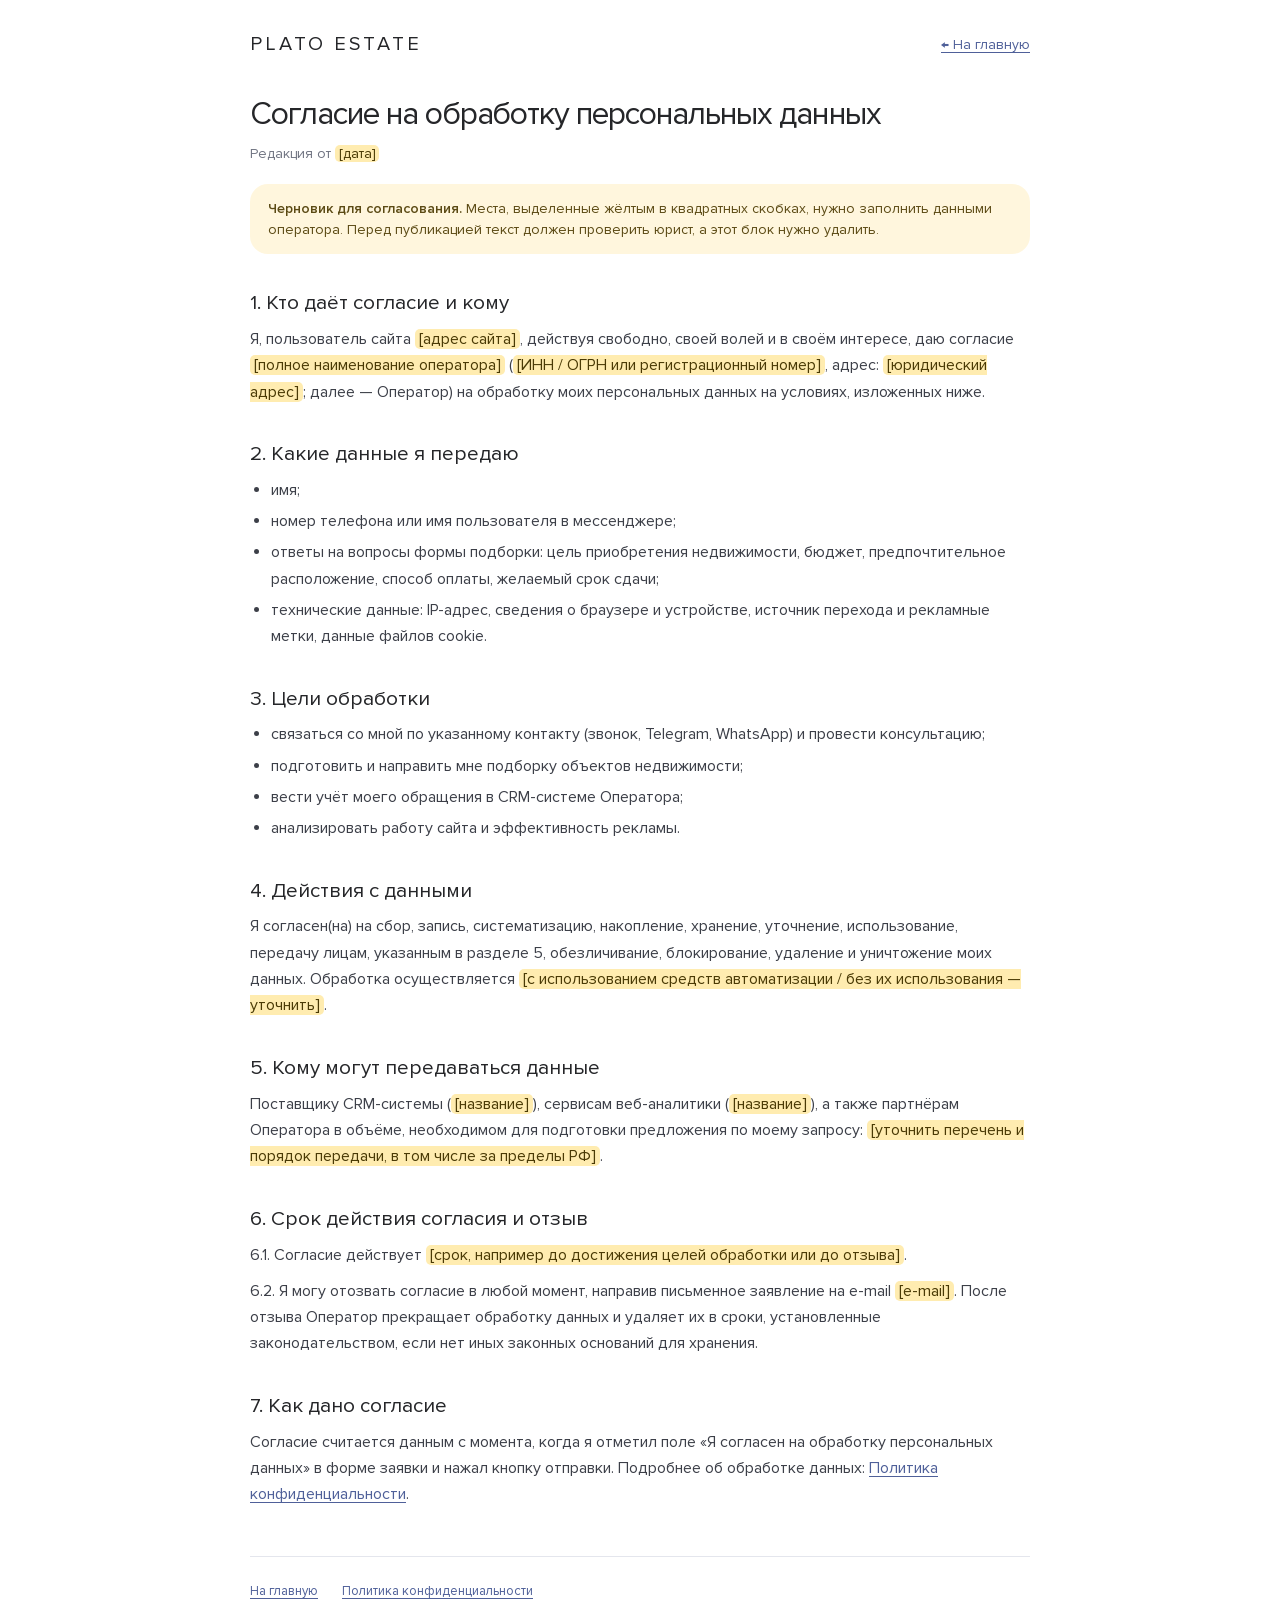
==== consent.html @ c091e8d6 "Add privacy policy and consent templates, consent checkbox, footer links Co-Authored-By: Claude Sonn" ====
<!doctype html>
<html lang="ru">
<head>
<meta charset="utf-8">
<meta name="viewport" content="width=device-width,initial-scale=1">
<title>Согласие на обработку персональных данных | Plato Estate</title>
<meta name="robots" content="noindex">
<style>@font-face{font-family:Proxima;src:url("[data-uri]") format("woff");font-weight:400;font-display:swap}
@font-face{font-family:Proxima;src:url("[data-uri]") format("woff");font-weight:600;font-display:swap}

:root{--ink:#252629;--muted:#707482;--line:#e4e6ed;--accent:#4f6099;--soft:#f3f3f8}
*,*::before,*::after{box-sizing:border-box}
body{margin:0;background:#fff;color:var(--ink);font:400 1rem/1.65 Proxima,Arial,sans-serif;-webkit-font-smoothing:antialiased}
a{color:var(--accent);text-underline-offset:3px}
.wrap{max-width:820px;margin-inline:auto;padding-inline:max(20px,env(safe-area-inset-left,0px))}
.top{display:flex;justify-content:space-between;align-items:center;gap:1rem;padding-block:28px 12px}
.brand{font-size:20px;letter-spacing:3px;text-decoration:none;color:var(--ink);text-transform:uppercase}
.back{font-size:14px}
h1{margin:1.5rem 0 .4rem;font-size:clamp(1.9rem,3vw+.8rem,2.8rem);font-weight:400;line-height:1.1;letter-spacing:-.03em;text-wrap:balance}
h2{margin:2.2rem 0 .6rem;font-size:1.3rem;font-weight:400;line-height:1.3}
p,li{color:#3c3f48}
p{margin:.6rem 0}
ul,ol{padding-left:1.3rem;margin:.6rem 0}
li{margin:.3rem 0}
.meta{color:var(--muted);font-size:14px}
.draft{margin:1.2rem 0 0;padding:14px 18px;border-radius:18px;background:#fff6dd;color:#5b4a14;font-size:14px;line-height:1.5}
mark.ph{background:#ffecb0;color:#4a3a05;padding:0 .25em;border-radius:5px}
footer{margin-top:3rem;border-top:1px solid var(--line);padding-block:1.5rem 2.5rem;font-size:13px;color:var(--muted);display:flex;flex-wrap:wrap;gap:.5rem 1.5rem}
</style>
</head>
<body>
<div class="wrap">
  <div class="top"><a class="brand" href="index.html">Plato Estate</a><a class="back" href="index.html">← На главную</a></div>
  <h1>Согласие на обработку персональных данных</h1>
  <p class="meta">Редакция от <mark class="ph">[дата]</mark></p>
  <p class="draft"><b>Черновик для согласования.</b> Места, выделенные жёлтым в квадратных скобках, нужно заполнить данными оператора. Перед публикацией текст должен проверить юрист, а этот блок нужно удалить.</p>

  <h2>1. Кто даёт согласие и кому</h2>
  <p>Я, пользователь сайта <mark class="ph">[адрес сайта]</mark>, действуя свободно, своей волей и в своём интересе, даю согласие <mark class="ph">[полное наименование оператора]</mark> (<mark class="ph">[ИНН / ОГРН или регистрационный номер]</mark>, адрес: <mark class="ph">[юридический адрес]</mark>; далее — Оператор) на обработку моих персональных данных на условиях, изложенных ниже.</p>

  <h2>2. Какие данные я передаю</h2>
  <ul>
    <li>имя;</li>
    <li>номер телефона или имя пользователя в мессенджере;</li>
    <li>ответы на вопросы формы подборки: цель приобретения недвижимости, бюджет, предпочтительное расположение, способ оплаты, желаемый срок сдачи;</li>
    <li>технические данные: IP-адрес, сведения о браузере и устройстве, источник перехода и рекламные метки, данные файлов cookie.</li>
  </ul>

  <h2>3. Цели обработки</h2>
  <ul>
    <li>связаться со мной по указанному контакту (звонок, Telegram, WhatsApp) и провести консультацию;</li>
    <li>подготовить и направить мне подборку объектов недвижимости;</li>
    <li>вести учёт моего обращения в CRM-системе Оператора;</li>
    <li>анализировать работу сайта и эффективность рекламы.</li>
  </ul>

  <h2>4. Действия с данными</h2>
  <p>Я согласен(на) на сбор, запись, систематизацию, накопление, хранение, уточнение, использование, передачу лицам, указанным в разделе 5, обезличивание, блокирование, удаление и уничтожение моих данных. Обработка осуществляется <mark class="ph">[с использованием средств автоматизации / без их использования — уточнить]</mark>.</p>

  <h2>5. Кому могут передаваться данные</h2>
  <p>Поставщику CRM-системы (<mark class="ph">[название]</mark>), сервисам веб-аналитики (<mark class="ph">[название]</mark>), а также партнёрам Оператора в объёме, необходимом для подготовки предложения по моему запросу: <mark class="ph">[уточнить перечень и порядок передачи, в том числе за пределы РФ]</mark>.</p>

  <h2>6. Срок действия согласия и отзыв</h2>
  <p>6.1. Согласие действует <mark class="ph">[срок, например до достижения целей обработки или до отзыва]</mark>.</p>
  <p>6.2. Я могу отозвать согласие в любой момент, направив письменное заявление на e-mail <mark class="ph">[e-mail]</mark>. После отзыва Оператор прекращает обработку данных и удаляет их в сроки, установленные законодательством, если нет иных законных оснований для хранения.</p>

  <h2>7. Как дано согласие</h2>
  <p>Согласие считается данным с момента, когда я отметил поле «Я согласен на обработку персональных данных» в форме заявки и нажал кнопку отправки. Подробнее об обработке данных: <a href="privacy.html">Политика конфиденциальности</a>.</p>

  <footer><a href="index.html">На главную</a><a href="privacy.html">Политика конфиденциальности</a></footer>
</div>
</body>
</html>
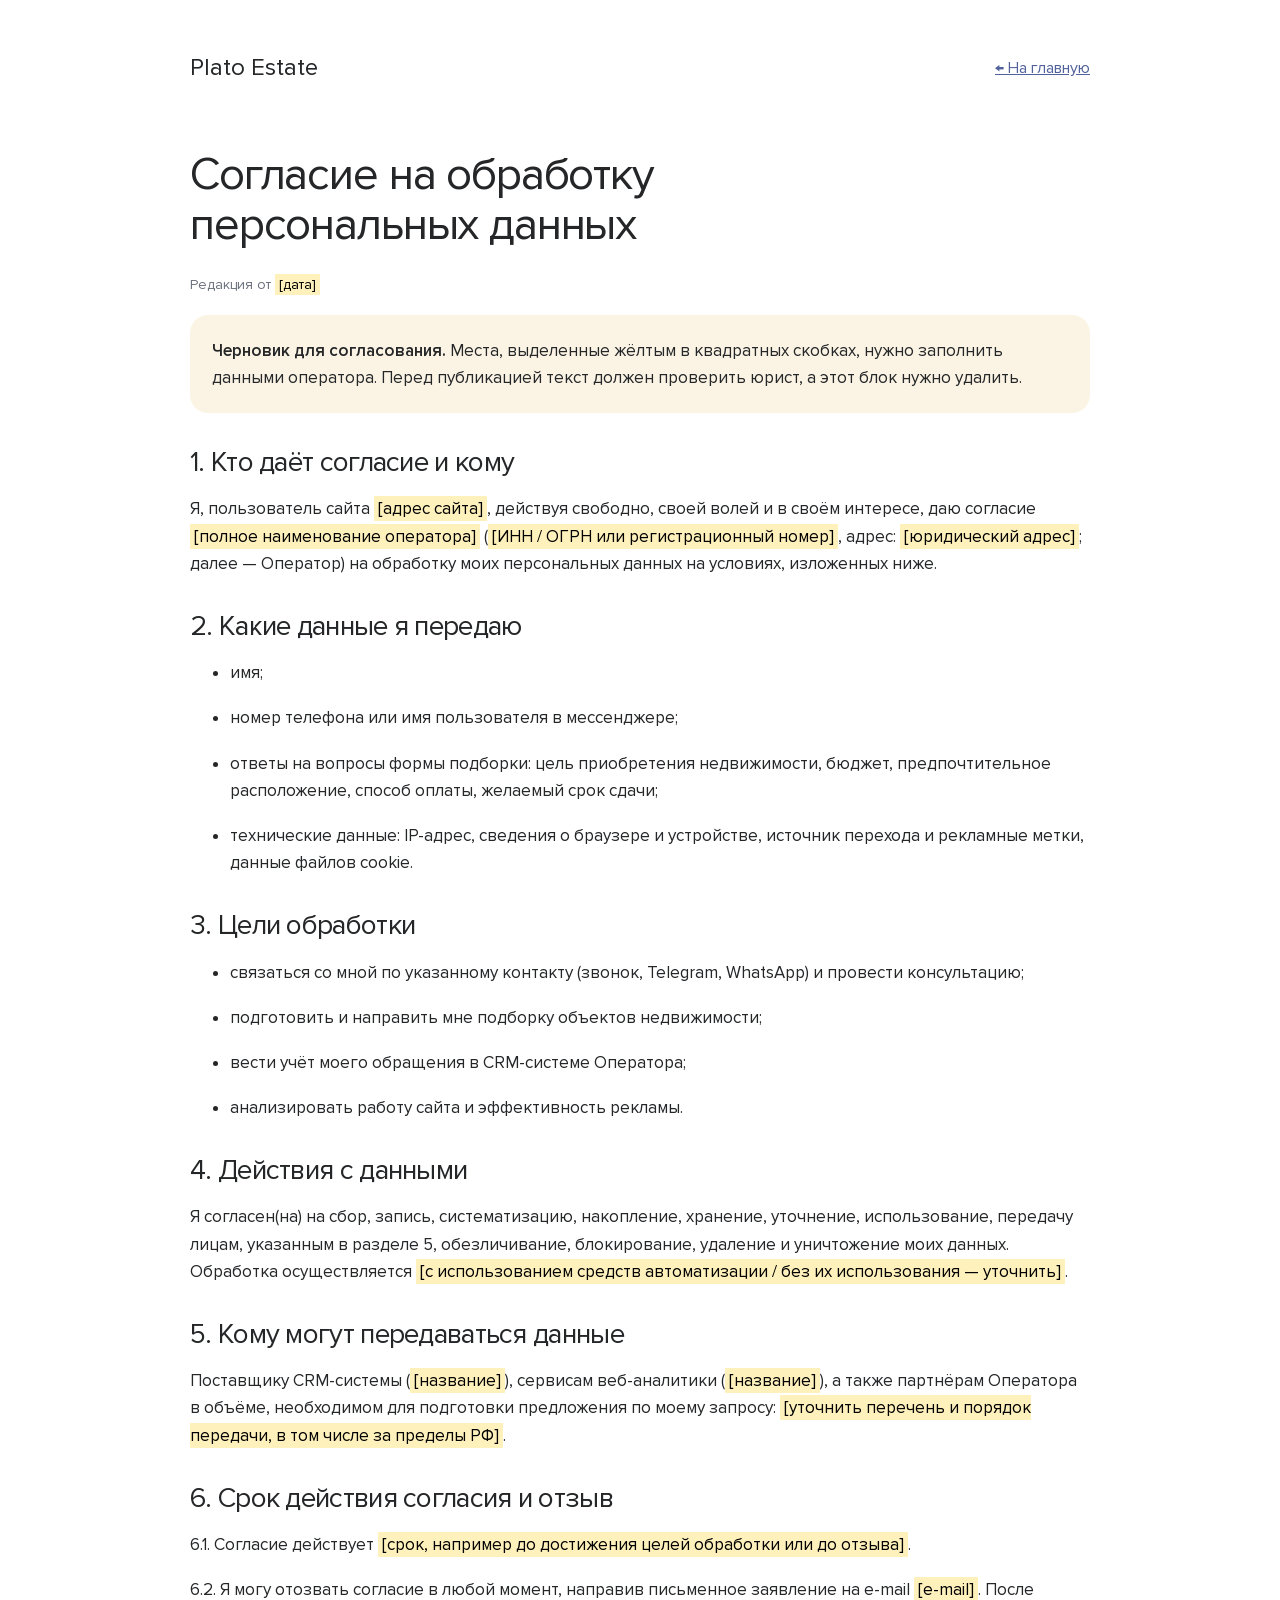
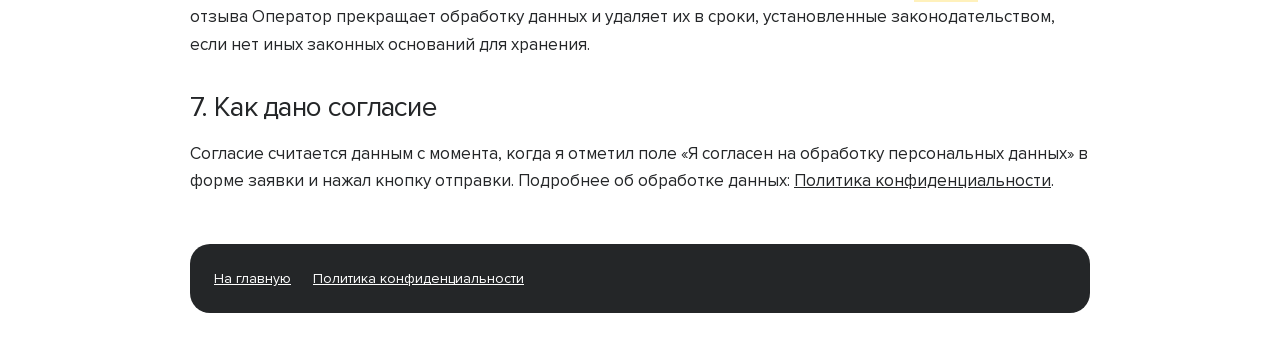
==== commit c746238a: "Replace site with client-revised version (PLATO-final_1), keep amoCRM lead handler Co-Authored-By: C" ====
--- a/consent.html
+++ b/consent.html
@@ -1,73 +1,45 @@
-<!doctype html>
+<!DOCTYPE html>
+
 <html lang="ru">
 <head>
-<meta charset="utf-8">
-<meta name="viewport" content="width=device-width,initial-scale=1">
+<meta charset="utf-8"/>
+<meta content="width=device-width,initial-scale=1" name="viewport"/>
 <title>Согласие на обработку персональных данных | Plato Estate</title>
-<meta name="robots" content="noindex">
-<style>@font-face{font-family:Proxima;src:url("[data-uri]") format("woff");font-weight:400;font-display:swap}
-@font-face{font-family:Proxima;src:url("[data-uri]") format("woff");font-weight:600;font-display:swap}
+<meta content="noindex" name="robots"/>
 
-:root{--ink:#252629;--muted:#707482;--line:#e4e6ed;--accent:#4f6099;--soft:#f3f3f8}
-*,*::before,*::after{box-sizing:border-box}
-body{margin:0;background:#fff;color:var(--ink);font:400 1rem/1.65 Proxima,Arial,sans-serif;-webkit-font-smoothing:antialiased}
-a{color:var(--accent);text-underline-offset:3px}
-.wrap{max-width:820px;margin-inline:auto;padding-inline:max(20px,env(safe-area-inset-left,0px))}
-.top{display:flex;justify-content:space-between;align-items:center;gap:1rem;padding-block:28px 12px}
-.brand{font-size:20px;letter-spacing:3px;text-decoration:none;color:var(--ink);text-transform:uppercase}
-.back{font-size:14px}
-h1{margin:1.5rem 0 .4rem;font-size:clamp(1.9rem,3vw+.8rem,2.8rem);font-weight:400;line-height:1.1;letter-spacing:-.03em;text-wrap:balance}
-h2{margin:2.2rem 0 .6rem;font-size:1.3rem;font-weight:400;line-height:1.3}
-p,li{color:#3c3f48}
-p{margin:.6rem 0}
-ul,ol{padding-left:1.3rem;margin:.6rem 0}
-li{margin:.3rem 0}
-.meta{color:var(--muted);font-size:14px}
-.draft{margin:1.2rem 0 0;padding:14px 18px;border-radius:18px;background:#fff6dd;color:#5b4a14;font-size:14px;line-height:1.5}
-mark.ph{background:#ffecb0;color:#4a3a05;padding:0 .25em;border-radius:5px}
-footer{margin-top:3rem;border-top:1px solid var(--line);padding-block:1.5rem 2.5rem;font-size:13px;color:var(--muted);display:flex;flex-wrap:wrap;gap:.5rem 1.5rem}
-</style>
-</head>
-<body>
+<link href="assets/site.css" rel="stylesheet"/><link rel="icon" href="assets/plato-head.svg" type="image/svg+xml"></head>
+<body class="document-page">
 <div class="wrap">
-  <div class="top"><a class="brand" href="index.html">Plato Estate</a><a class="back" href="index.html">← На главную</a></div>
-  <h1>Согласие на обработку персональных данных</h1>
-  <p class="meta">Редакция от <mark class="ph">[дата]</mark></p>
-  <p class="draft"><b>Черновик для согласования.</b> Места, выделенные жёлтым в квадратных скобках, нужно заполнить данными оператора. Перед публикацией текст должен проверить юрист, а этот блок нужно удалить.</p>
-
-  <h2>1. Кто даёт согласие и кому</h2>
-  <p>Я, пользователь сайта <mark class="ph">[адрес сайта]</mark>, действуя свободно, своей волей и в своём интересе, даю согласие <mark class="ph">[полное наименование оператора]</mark> (<mark class="ph">[ИНН / ОГРН или регистрационный номер]</mark>, адрес: <mark class="ph">[юридический адрес]</mark>; далее — Оператор) на обработку моих персональных данных на условиях, изложенных ниже.</p>
-
-  <h2>2. Какие данные я передаю</h2>
-  <ul>
-    <li>имя;</li>
-    <li>номер телефона или имя пользователя в мессенджере;</li>
-    <li>ответы на вопросы формы подборки: цель приобретения недвижимости, бюджет, предпочтительное расположение, способ оплаты, желаемый срок сдачи;</li>
-    <li>технические данные: IP-адрес, сведения о браузере и устройстве, источник перехода и рекламные метки, данные файлов cookie.</li>
-  </ul>
-
-  <h2>3. Цели обработки</h2>
-  <ul>
-    <li>связаться со мной по указанному контакту (звонок, Telegram, WhatsApp) и провести консультацию;</li>
-    <li>подготовить и направить мне подборку объектов недвижимости;</li>
-    <li>вести учёт моего обращения в CRM-системе Оператора;</li>
-    <li>анализировать работу сайта и эффективность рекламы.</li>
-  </ul>
-
-  <h2>4. Действия с данными</h2>
-  <p>Я согласен(на) на сбор, запись, систематизацию, накопление, хранение, уточнение, использование, передачу лицам, указанным в разделе 5, обезличивание, блокирование, удаление и уничтожение моих данных. Обработка осуществляется <mark class="ph">[с использованием средств автоматизации / без их использования — уточнить]</mark>.</p>
-
-  <h2>5. Кому могут передаваться данные</h2>
-  <p>Поставщику CRM-системы (<mark class="ph">[название]</mark>), сервисам веб-аналитики (<mark class="ph">[название]</mark>), а также партнёрам Оператора в объёме, необходимом для подготовки предложения по моему запросу: <mark class="ph">[уточнить перечень и порядок передачи, в том числе за пределы РФ]</mark>.</p>
-
-  <h2>6. Срок действия согласия и отзыв</h2>
-  <p>6.1. Согласие действует <mark class="ph">[срок, например до достижения целей обработки или до отзыва]</mark>.</p>
-  <p>6.2. Я могу отозвать согласие в любой момент, направив письменное заявление на e-mail <mark class="ph">[e-mail]</mark>. После отзыва Оператор прекращает обработку данных и удаляет их в сроки, установленные законодательством, если нет иных законных оснований для хранения.</p>
-
-  <h2>7. Как дано согласие</h2>
-  <p>Согласие считается данным с момента, когда я отметил поле «Я согласен на обработку персональных данных» в форме заявки и нажал кнопку отправки. Подробнее об обработке данных: <a href="privacy.html">Политика конфиденциальности</a>.</p>
-
-  <footer><a href="index.html">На главную</a><a href="privacy.html">Политика конфиденциальности</a></footer>
+<div class="top"><a class="brand" href="index.html">Plato Estate</a><a class="back" href="index.html">← На главную</a></div>
+<h1>Согласие на обработку персональных данных</h1>
+<p class="meta">Редакция от <mark class="ph">[дата]</mark></p>
+<p class="draft"><b>Черновик для согласования.</b> Места, выделенные жёлтым в квадратных скобках, нужно заполнить данными оператора. Перед публикацией текст должен проверить юрист, а этот блок нужно удалить.</p>
+<h2>1. Кто даёт согласие и кому</h2>
+<p>Я, пользователь сайта <mark class="ph">[адрес сайта]</mark>, действуя свободно, своей волей и в своём интересе, даю согласие <mark class="ph">[полное наименование оператора]</mark> (<mark class="ph">[ИНН / ОГРН или регистрационный номер]</mark>, адрес: <mark class="ph">[юридический адрес]</mark>; далее — Оператор) на обработку моих персональных данных на условиях, изложенных ниже.</p>
+<h2>2. Какие данные я передаю</h2>
+<ul>
+<li>имя;</li>
+<li>номер телефона или имя пользователя в мессенджере;</li>
+<li>ответы на вопросы формы подборки: цель приобретения недвижимости, бюджет, предпочтительное расположение, способ оплаты, желаемый срок сдачи;</li>
+<li>технические данные: IP-адрес, сведения о браузере и устройстве, источник перехода и рекламные метки, данные файлов cookie.</li>
+</ul>
+<h2>3. Цели обработки</h2>
+<ul>
+<li>связаться со мной по указанному контакту (звонок, Telegram, WhatsApp) и провести консультацию;</li>
+<li>подготовить и направить мне подборку объектов недвижимости;</li>
+<li>вести учёт моего обращения в CRM-системе Оператора;</li>
+<li>анализировать работу сайта и эффективность рекламы.</li>
+</ul>
+<h2>4. Действия с данными</h2>
+<p>Я согласен(на) на сбор, запись, систематизацию, накопление, хранение, уточнение, использование, передачу лицам, указанным в разделе 5, обезличивание, блокирование, удаление и уничтожение моих данных. Обработка осуществляется <mark class="ph">[с использованием средств автоматизации / без их использования — уточнить]</mark>.</p>
+<h2>5. Кому могут передаваться данные</h2>
+<p>Поставщику CRM-системы (<mark class="ph">[название]</mark>), сервисам веб-аналитики (<mark class="ph">[название]</mark>), а также партнёрам Оператора в объёме, необходимом для подготовки предложения по моему запросу: <mark class="ph">[уточнить перечень и порядок передачи, в том числе за пределы РФ]</mark>.</p>
+<h2>6. Срок действия согласия и отзыв</h2>
+<p>6.1. Согласие действует <mark class="ph">[срок, например до достижения целей обработки или до отзыва]</mark>.</p>
+<p>6.2. Я могу отозвать согласие в любой момент, направив письменное заявление на e-mail <mark class="ph">[e-mail]</mark>. После отзыва Оператор прекращает обработку данных и удаляет их в сроки, установленные законодательством, если нет иных законных оснований для хранения.</p>
+<h2>7. Как дано согласие</h2>
+<p>Согласие считается данным с момента, когда я отметил поле «Я согласен на обработку персональных данных» в форме заявки и нажал кнопку отправки. Подробнее об обработке данных: <a href="privacy.html">Политика конфиденциальности</a>.</p>
+<footer><a href="index.html">На главную</a><a href="privacy.html">Политика конфиденциальности</a></footer>
 </div>
 </body>
 </html>
--- a/assets/site.css
+++ b/assets/site.css
@@ -0,0 +1,39 @@
+@font-face{font-family:Proxima;src:url('proxima-regular.woff') format('woff');font-style:normal;font-weight:400;font-display:swap}
+@font-face{font-family:Proxima;src:url('proxima-semibold.woff') format('woff');font-style:normal;font-weight:600 800;font-display:swap}
+:root{--ink:#242628;--muted:#6b707d;--accent:#51619b;--soft:#f2f3f7;--line:#e1e4ed;--ivory:#efe6d5;--radius:36px;--font:Proxima,Arial,sans-serif;color-scheme:light}
+*,*::before,*::after{box-sizing:border-box}html{scroll-behavior:auto;scroll-padding-top:120px}body{margin:0;background:white;color:var(--ink);font:400 18px/1.5 var(--font);-webkit-font-smoothing:antialiased}button,input,textarea{font:inherit}a{color:inherit}button,a,input,summary{-webkit-tap-highlight-color:transparent}img{max-width:100%;display:block}[hidden]{display:none!important}figure,p{margin:0}button,a{touch-action:manipulation}button{cursor:pointer}:focus-visible{outline:3px solid #8c79be;outline-offset:5px}.wrap{width:min(1240px,100% - 80px);margin-inline:auto}.band{padding-block:80px}.eyebrow{font-size:12px;font-weight:600;text-transform:uppercase;letter-spacing:.13em;line-height:1.5;color:#7a86a5;margin:0 0 22px}h1,h2,h3{margin:0;font-weight:400;letter-spacing:-.025em;line-height:1.08;text-wrap:balance}h1{font-size:clamp(42px,4.4vw,64px)}h1 em{font-style:normal;color:var(--accent)}h2{font-size:clamp(34px,3.3vw,48px);max-width:850px}h3{font-size:25px;line-height:1.22;letter-spacing:-.015em}.lede{max-width:670px;color:var(--muted);font-size:20px;line-height:1.5}.section-head{margin-bottom:44px}.section-head .eyebrow{margin-bottom:20px}.section-head .lede{margin-top:24px}.btn{display:inline-flex;align-items:center;justify-content:center;gap:12px;min-height:58px;padding:17px 30px;border:1px solid var(--accent);border-radius:99px;background:var(--accent);color:white;text-decoration:none;font-size:17px;font-weight:400;line-height:1.2;text-align:center;transition:background .2s,border-color .2s}.btn:hover{background:#414f85;border-color:#414f85}.btn.ghost,.btn.alt{background:transparent;color:var(--accent)}.btn.ghost:hover,.btn.alt:hover{background:#eef0f8}.btn:disabled{opacity:.55;cursor:wait}.skip{position:fixed;left:20px;top:-100px;padding:12px;background:white;z-index:100}.skip:focus{top:10px}.linkbtn{border:0;background:none;padding:8px 0;justify-self:start;color:var(--accent);font-size:16px;text-decoration:underline;text-underline-offset:5px}.status{color:var(--muted);font-size:15px;min-height:24px}
+/* Familiar PLATO header: ivory ribbon, calm wordmark, three round messengers. */
+.header{height:124px;position:relative;z-index:10}.header .wrap{height:100%;display:flex;align-items:center;gap:26px}.brand{display:flex;gap:26px;align-items:center;text-decoration:none;flex:none;height:100%}.brand-ribbon{align-self:flex-start;display:grid;place-items:center;width:78px;height:122px;padding-bottom:14px;background:var(--ivory);clip-path:polygon(0 0,100% 0,100% 100%,50% 85%,0 100%)}.brand-ribbon img{width:39px;height:56px}.brand-name{font-size:25px;font-weight:600;line-height:1.1;letter-spacing:-.02em;white-space:nowrap}.brand-name small{display:block;font-size:12px;font-weight:400;color:#696b70;margin-top:8px;letter-spacing:0}.toplink{margin-left:auto;font-size:15px;color:var(--accent);text-decoration:none;border-bottom:1px solid #c9cede;padding-bottom:3px}.hdr-contacts{display:flex;gap:9px}.channel{width:42px;height:42px;border-radius:50%;display:inline-flex;align-items:center;justify-content:center;gap:10px;text-decoration:none;color:white;flex:none;transition:filter .2s,transform .2s}.channel:hover{filter:brightness(.95);transform:translateY(-2px)}.channel img{width:23px;height:23px}.telegram{background:#20a6e6}.whatsapp{background:#18b965}.max{background:linear-gradient(135deg,#5485ff,#7551ed)}.contact-row .channel{width:auto;height:56px;padding:0 24px;border-radius:99px;font-size:17px}
+/* Hero and first question: the structure of the original is retained. */
+.hero{padding:20px 0 70px}.hero-grid{display:grid;grid-template-columns:1.05fr 1fr;gap:56px;align-items:stretch}.hero-copy{min-width:0;padding:24px 0 0}.hero-copy>.eyebrow{margin-bottom:20px;font-size:11px}.hero-copy>.lede{margin-top:24px;font-size:19px;max-width:470px}.hero-visual{position:relative;overflow:hidden;border-radius:38px;background:#dee2e8;min-height:650px}.hero-visual img{width:100%;height:100%;position:absolute;inset:0;object-fit:cover;object-position:50% 52%}.image-location{position:absolute;left:24px;bottom:24px;top:auto;background:white;padding:11px 18px;border-radius:99px;font-size:13px;color:var(--accent)}.card{margin-top:32px;padding:27px 28px 28px;background:var(--soft);border-radius:28px}.card .eyebrow{margin-bottom:10px;font-size:10px}.card .qtitle{font-size:24px;margin-bottom:20px}.opts{display:grid;gap:10px}.hero .opts{grid-template-columns:1fr 1fr}.opt{display:flex;justify-content:space-between;align-items:center;text-align:left;gap:16px;min-height:64px;padding:16px 18px;border:1px solid var(--line);border-radius:15px;background:#fff;color:var(--ink);font-size:16px;line-height:1.3;transition:background .18s,border-color .18s}.opt:hover{background:#f8f9fd;border-color:#a1abc9}.opt[aria-pressed=true]{background:#e8ecf8;border-color:var(--accent)}.arrow{color:var(--accent);font-family:Arial;font-size:20px;flex:none}
+/* Agency, offer and direct contact. */
+#stats{padding-top:36px;padding-bottom:76px}.stats{display:grid;grid-template-columns:repeat(4,1fr);gap:0;margin-top:48px}.stat{padding:0 28px;border-left:1px solid var(--line)}.stat:first-child{padding-left:0;border-left:0}.stat b{display:block;font-weight:400;font-size:29px;letter-spacing:-.02em;color:var(--accent);margin-bottom:14px;line-height:1.15}.stat span{display:block;font-size:17px;line-height:1.45;color:var(--muted)}#offer{border-top:1px solid var(--line)}.adv{display:grid;grid-template-columns:repeat(4,1fr);gap:18px}.adv-item{padding:28px;background:var(--soft);border-radius:26px;display:flex;flex-direction:column;align-items:flex-start}.num{font-size:12px;color:#8d98b3;letter-spacing:.12em;margin-bottom:35px}.adv-item h3{font-size:23px;min-height:56px;margin-bottom:16px;text-wrap:initial}.adv-item p{font-size:17px;color:var(--muted);line-height:1.45}.offer-cta{margin-top:28px;padding:32px 0 0;display:flex;align-items:center;justify-content:space-between;gap:28px}.offer-cta h3{font-size:24px}.offer-cta p{font-size:17px;color:var(--muted);margin-top:9px}.offer-cta .btn{flex:none}.contact-band{padding:28px 0 58px}.contact-grid{background:var(--soft);border-radius:var(--radius);padding:48px;display:grid;grid-template-columns:1.15fr 1fr;gap:45px;align-items:center}.contact-grid .section-head{margin:0}.contact-grid h2{font-size:36px}.contact-grid .lede{font-size:18px;margin-top:18px}.contact-actions{display:grid;gap:20px}.contact-row{display:flex;gap:10px;flex-wrap:wrap}.contact-note{font-size:14px;color:var(--muted)}.contact-note a{text-decoration:none;color:var(--accent);white-space:nowrap}
+/* Consistent location cards, aligned descriptions and buttons. */
+.dests{display:grid;grid-template-columns:repeat(3,1fr);gap:24px;align-items:stretch}.dest{min-width:0;border:1px solid var(--line);border-radius:32px;overflow:hidden;display:flex;flex-direction:column;background:white}.dest-photo{position:relative;height:275px;overflow:hidden}.dest-photo img{width:100%;height:100%;object-fit:cover;object-position:center}.dest-tag{position:absolute;top:20px;left:20px;padding:8px 15px;background:white;border-radius:50px;font-size:12px;color:var(--accent)}.dest-body{padding:28px;display:flex;flex:1;flex-direction:column;gap:16px}.dest h3{font-size:29px}.dest p{font-size:17px;line-height:1.45;color:var(--muted);min-height:100px}.dest-foot{display:flex;flex-direction:column;align-items:stretch;gap:24px;padding-top:5px;margin-top:auto}.dest-price{font-size:14px;color:#7783a4}.dest-foot .btn{font-size:16px;min-height:54px;padding-inline:16px}.facts{display:grid;grid-template-columns:1fr 1fr;gap:40px 72px}.fact{border-top:1px solid var(--line);padding-top:25px}.fact h3{font-size:26px;margin-bottom:14px}.fact p{color:var(--muted);font-size:18px;max-width:460px}
+/* Country and purchase story, same sequence as source. */
+#mfacts{padding-top:70px}.mfacts-hero{position:relative;border-radius:38px;overflow:hidden;height:410px;margin-bottom:28px}.mfacts-hero img{width:100%;height:100%;object-fit:cover;object-position:50% 53%}.mfacts-hero figcaption{position:absolute;left:26px;bottom:26px;background:white;padding:9px 18px;border-radius:50px;font-size:14px;color:var(--accent)}.mfacts{display:grid;grid-template-columns:repeat(4,1fr);gap:24px}.mfact{padding:22px 0 0;border-top:1px solid var(--line)}.mfact b{font-size:24px;font-weight:400;color:var(--accent);letter-spacing:-.02em;line-height:1.2;display:block;min-height:58px}.mfact h3{font-size:18px;letter-spacing:0;margin:6px 0 12px}.mfact p{font-size:16px;color:var(--muted);line-height:1.5}.remote{display:grid;grid-template-columns:1fr 1fr;gap:76px;align-items:center}.remote.rev .remote-visual{order:-1}.remote-copy>p:not(.eyebrow){color:var(--muted);font-size:20px;line-height:1.5;margin-top:26px}.remote-copy h2{font-size:45px}.remote-links{margin-top:34px}.remote-visual{border-radius:38px;overflow:hidden;height:420px;background:var(--soft)}.remote-visual img{width:100%;height:100%;object-fit:cover}.remote-copy .eyebrow{font-size:11px}
+/* Quiz. Production integration is kept separate in config.js. */
+.quiz-band{background:var(--soft);border-radius:48px;margin:48px 24px;padding:68px 0 76px}.quiz-band .wrap{max-width:1040px}.quiz-band .section-head{text-align:center;max-width:740px;margin:0 auto 40px}.panel{max-width:800px;min-height:410px;margin:auto;background:white;border-radius:32px;padding:42px}.progress{display:flex;gap:9px;margin-bottom:30px}.progress span{height:3px;border-radius:6px;flex:1;background:var(--line)}.progress span.on{background:var(--accent)}#quizRoot{display:grid;gap:20px;position:relative}#quizRoot .eyebrow{font-size:13px;letter-spacing:.025em;text-transform:none;margin:0}#quizRoot .qtitle{font-size:34px;max-width:580px;outline:none;margin-bottom:6px}#quizRoot .opts{grid-template-columns:1fr 1fr}#quizRoot .opt{min-height:80px;font-size:18px}#quizRoot .lede{font-size:18px}.hint{color:var(--muted);font-size:14px}.summary{margin:0;display:grid;border-top:1px solid var(--line)}.summary div{display:grid;grid-template-columns:140px 1fr;gap:20px;border-bottom:1px solid var(--line);padding:13px 0}.summary dt{color:var(--muted);font-size:14px}.summary dd{margin:0;font-size:17px;overflow-wrap:anywhere}.actions{display:flex;gap:12px;flex-wrap:wrap}.actions .btn{font-size:15px;padding:14px 21px;min-height:50px}form{display:grid;gap:22px}label{display:grid;gap:9px;font-size:16px}label small{color:var(--muted);font-size:14px}input,textarea{width:100%;padding:17px 20px;min-height:58px;border:1px solid #cfd5e3;border-radius:15px;color:var(--ink);background:white;font-size:18px}input::placeholder{color:#9398a7}.consent{display:flex;align-items:flex-start;gap:12px;font-size:13px;line-height:1.5;color:var(--muted)}.consent input{width:20px;height:20px;min-height:0;flex:none;margin:1px 0 0;accent-color:var(--accent)}.consent a{color:var(--accent);text-underline-offset:2px}.err{color:#a33232;font-size:15px}.form-preview-note{padding:15px 18px;border-radius:14px;background:var(--soft);font-size:14px;color:var(--muted)}textarea{min-height:100px;font-size:15px;resize:vertical}.ico-tg:before,.ico-wa:before,.ico-max:before{content:'';width:21px;height:21px;flex:none;background:currentColor;mask:var(--icon) center/contain no-repeat}.ico-tg{--icon:url('telegram.svg')}.ico-wa{--icon:url('whatsapp.svg')}.ico-max{--icon:url('max.svg')}
+/* FAQ and finish. */
+#faq .wrap{display:grid;grid-template-columns:.7fr 1.3fr;gap:72px}.faq{border-top:1px solid var(--line)}details{border-bottom:1px solid var(--line)}summary{display:flex;justify-content:space-between;gap:24px;align-items:center;list-style:none;cursor:pointer;padding:25px 0;font-size:21px;line-height:1.3}summary::-webkit-details-marker{display:none}summary:after{content:'+';color:var(--accent);font-size:26px;font-weight:400;flex:none}details[open] summary:after{content:'−'}details p{padding:0 35px 25px 0;color:var(--muted);font-size:18px}.closing{padding:40px 0 90px}.closing .wrap{background:var(--soft);border-radius:38px;padding:55px 52px;display:flex;align-items:center;gap:40px;justify-content:space-between}.closing h2{font-size:37px;max-width:560px}.closing .lede{font-size:18px;margin-top:20px;max-width:560px}.closing .btn{flex:none;background:var(--accent);color:white}footer{background:#242628;color:#fff;margin:0 24px 24px;border-radius:38px;padding:48px 0 36px}footer .wrap{width:calc(100% - 100px);max-width:1188px}.foot-line{display:flex;align-items:center;justify-content:space-between;gap:24px;margin-bottom:38px}.foot-line strong{font-size:27px;font-weight:600;line-height:1.2}.foot-line p{font-size:13px;color:#aeb2be;margin-top:9px}.foot-line nav{display:flex;gap:10px}.footer-phone{font-size:21px;text-decoration:none;white-space:nowrap}.foot-legal{display:flex;gap:24px;flex-wrap:wrap;border-top:1px solid #414348;padding-top:24px;font-size:12px;color:#bfc3cf}.foot-legal a{text-underline-offset:4px}footer>.wrap>p:last-child{font-size:12px;color:#a3a8b5;margin-top:18px;max-width:760px}
+/* Companion pages: legal text is retained verbatim. */
+.document-page>.wrap{max-width:900px;padding-block:50px}.document-page .top{display:flex;align-items:center;justify-content:space-between;gap:24px;margin-bottom:65px}.document-page .top .brand{font-size:24px;display:block;height:auto}.document-page .back{color:var(--accent);font-size:16px}.document-page h1{font-size:46px;margin-bottom:24px}.document-page h2{font-size:28px;margin:34px 0 18px}.document-page p,.document-page li{font-size:17px;line-height:1.6;margin-bottom:18px}.document-page .meta{color:var(--muted);font-size:14px}.document-page .draft{background:#fbf4e5;padding:22px;border-radius:18px}.document-page mark.ph{background:#fff1bc;padding:2px 4px}.document-page footer{margin:50px 0 0;padding:24px;border-radius:20px;display:flex;gap:22px;flex-wrap:wrap;font-size:14px}.document-page .card{padding:40px}.document-page .card h1{font-size:38px}.document-page .actions{margin-top:28px}.document-page .eyebrow{font-size:12px}.document-page .note{font-size:15px}
+@media(min-width:1400px){.hero-visual{min-height:700px}}
+@media(max-width:1150px){.wrap{width:calc(100% - 64px)}.hero-grid{gap:36px}.toplink{display:none}.hdr-contacts{margin-left:auto}.hero .opts{grid-template-columns:1fr}.hero-visual{min-height:680px}.card{padding:24px}.opt{min-height:52px;padding:13px 16px}.hero h1{font-size:52px}.hero-copy>.lede{font-size:18px}.adv-item{padding:24px 22px}.adv-item h3{font-size:21px;min-height:54px}.adv-item p{font-size:16px}.dest-body{padding:24px}.dest p{min-height:122px}.contact-grid{padding:38px;gap:36px;grid-template-columns:1fr 1fr}.contact-row .channel{padding:0 18px}.remote{gap:42px}.remote-copy h2{font-size:38px}.mfact b{font-size:21px}.closing .btn{max-width:230px}.closing h2{font-size:32px}}
+@media(max-width:900px){.band{padding-block:64px}.header{height:112px}.hero{padding-top:12px}.hero-grid{gap:28px}.hero h1{font-size:44px}.hero-copy{padding-top:16px}.hero-copy>.eyebrow{font-size:9px}.hero-copy>.lede{font-size:17px}.hero-visual{min-height:650px}.card .qtitle{font-size:22px}.stat{padding-inline:20px}.stat b{font-size:25px}.stat span{font-size:15px}.adv{grid-template-columns:1fr 1fr}.adv-item{padding:28px}.adv-item h3{min-height:0;font-size:24px}.num{margin-bottom:26px}.adv-item p{font-size:17px}.contact-grid{grid-template-columns:1fr}.contact-actions{gap:18px}.dests{gap:16px}.dest-photo{height:220px}.dest-body{padding:23px 20px}.dest h3{font-size:25px}.dest p{font-size:16px;min-height:144px}.dest-foot{gap:20px}.dest-foot .btn{font-size:14px;padding-inline:9px}.mfacts{grid-template-columns:1fr 1fr;gap:32px}.mfact b{min-height:0;font-size:28px}.mfact h3{margin-top:15px}.mfact p{font-size:17px}.remote{gap:32px}.remote-copy h2{font-size:34px}.remote-copy>p:not(.eyebrow){font-size:18px}.remote-visual{height:400px}.remote-links .btn{font-size:16px}.quiz-band{padding-block:60px}.panel{padding:32px}.closing .wrap{padding:40px;gap:30px}.closing h2{font-size:30px}.closing .lede{font-size:17px}.foot-line{flex-wrap:wrap}.foot-line nav{margin-left:auto}.footer-phone{width:100%;font-size:22px}.foot-legal{gap:16px}#faq .wrap{grid-template-columns:1fr;gap:0}.faq{max-width:none}#faq .section-head{margin-bottom:32px}}
+@media(max-width:680px){html{scroll-padding-top:24px}.wrap{width:calc(100% - 40px)}.header{height:94px}.header .wrap{gap:10px}.brand{gap:13px}.brand-ribbon{width:46px;height:82px;padding-bottom:10px}.brand-ribbon img{width:27px;height:39px}.brand-name{font-size:19px;white-space:normal}.brand-name small{font-size:10px;max-width:145px;margin-top:5px;line-height:1.2}.hdr-contacts{gap:6px}.hdr-contacts .channel{width:32px;height:32px}.hdr-contacts .channel img{width:18px;height:18px}.hero{padding-top:18px;padding-bottom:50px}.hero-grid{display:flex;flex-direction:column;gap:28px}.hero-copy{padding-top:0}.hero-copy>.eyebrow{font-size:10px;letter-spacing:.1em;margin-bottom:18px}.hero h1{font-size:49px;line-height:1.04}.hero-copy>.lede{font-size:18px;margin-top:23px;max-width:400px}.hero-visual{min-height:0;height:410px;border-radius:30px}.hero-visual img{object-position:center 40%}.image-location{left:18px;bottom:18px;font-size:12px}.card{margin-top:28px;padding:24px;border-radius:24px}.card .qtitle{font-size:25px;margin-bottom:20px}.hero .opts{grid-template-columns:1fr 1fr;gap:10px}.hero .opt{font-size:15px;min-height:74px;padding:14px 12px;gap:8px}.arrow{font-size:18px}.band{padding-block:48px}.eyebrow{font-size:11px}h2{font-size:34px;line-height:1.1}.lede{font-size:18px}.section-head{margin-bottom:30px}.section-head .lede{margin-top:20px}.section-head .eyebrow{margin-bottom:17px}#stats{padding:0 0 50px}.stats{grid-template-columns:1fr 1fr;gap:28px 24px;margin-top:34px}.stat,.stat:first-child{border:0;border-top:1px solid var(--line);padding:20px 0 0}.stat b{font-size:25px;margin-bottom:12px}.stat span{font-size:16px}.adv{gap:14px}.adv-item{padding:24px 20px;border-radius:24px}.adv-item h3{font-size:22px;min-height:54px;margin-bottom:14px}.adv-item p{font-size:16px}.num{margin-bottom:24px}.offer-cta{display:block;padding-top:24px;margin-top:14px}.offer-cta h3{font-size:25px}.offer-cta p{font-size:17px}.offer-cta .btn{margin-top:23px;width:100%}.contact-band{padding:15px 0 30px}.contact-grid{padding:30px 26px;border-radius:30px;gap:28px}.contact-grid h2{font-size:32px}.contact-grid .lede{font-size:18px}.contact-row{gap:9px}.contact-row .channel{font-size:15px;height:49px;padding:0 18px}.contact-row .channel img{width:20px;height:20px}.contact-note{font-size:13px}.dests{grid-template-columns:1fr;gap:24px}.dest-photo{height:290px}.dest-body{padding:26px}.dest h3{font-size:30px}.dest p{font-size:18px;min-height:0}.dest-foot{gap:20px;padding-top:9px}.dest-foot .btn{font-size:17px}.dest-price{font-size:15px}.facts{grid-template-columns:1fr;gap:30px}.fact h3{font-size:25px}.fact p{font-size:18px}.fact{padding-top:22px}#mfacts{padding-top:48px}.mfacts-hero{height:300px;border-radius:30px;margin-bottom:28px}.mfacts{gap:28px 24px}.mfact b{font-size:23px;overflow-wrap:anywhere}.mfact h3{font-size:18px}.mfact p{font-size:16px}.remote{grid-template-columns:1fr;gap:30px}.remote.rev .remote-visual{order:1}.remote-visual{height:330px;border-radius:30px}.remote-copy h2{font-size:36px}.remote-copy>p:not(.eyebrow){font-size:18px;margin-top:22px}.remote-links{margin-top:26px}.remote-links .btn{width:100%;font-size:17px}.quiz-band{margin:25px 10px;border-radius:32px;padding:42px 0}.quiz-band .wrap{width:calc(100% - 28px)}.quiz-band .section-head{padding:0 10px;margin-bottom:30px}.quiz-band h2{font-size:33px}.panel{padding:26px 22px;min-height:420px;border-radius:26px}.progress{margin-bottom:6px;gap:6px}#quizRoot .qtitle{font-size:29px}#quizRoot .opts{grid-template-columns:1fr}#quizRoot .opt{min-height:63px;font-size:18px}#quizRoot{gap:21px}.consent{font-size:12px}.summary div{grid-template-columns:1fr;gap:5px}#faq .section-head{margin-bottom:25px}summary{font-size:21px;padding-block:23px}details p{padding-right:14px;font-size:17px}.closing{padding:20px 0 50px}.closing .wrap{display:block;padding:34px 28px;border-radius:30px}.closing h2{font-size:32px}.closing .lede{font-size:18px}.closing .btn{margin-top:27px;max-width:none;width:100%}footer{margin:0 10px 10px;padding:36px 0 29px;border-radius:30px}footer .wrap{width:calc(100% - 48px)}.foot-line{gap:26px;margin-bottom:28px}.foot-line nav{margin-left:0}.foot-line strong{font-size:27px}.foot-line p{font-size:12px}.foot-legal{display:grid;gap:14px;font-size:12px}footer>.wrap>p:last-child{font-size:12px}.document-page>.wrap{padding-top:30px}.document-page .top{margin-bottom:40px}.document-page h1{font-size:35px;overflow-wrap:anywhere}.document-page h2{font-size:26px}.document-page .card{padding:28px}.document-page .card h1{font-size:31px}.actions{display:grid}.actions .btn{width:100%}}
+@media(max-width:370px){.wrap{width:calc(100% - 32px)}.header .wrap{gap:7px}.brand{gap:10px}.brand-name{font-size:17px}.brand-name small{font-size:9px;max-width:120px}.brand-ribbon{width:38px;height:72px}.brand-ribbon img{width:24px;height:35px}.hdr-contacts{gap:5px}.hdr-contacts .channel{width:28px;height:28px}.hdr-contacts .channel img{width:17px;height:17px}.hero h1{font-size:42px}.hero .opts{grid-template-columns:1fr}.hero .opt{min-height:52px;font-size:16px}.adv{grid-template-columns:1fr}.adv-item h3{min-height:0}.adv-item p{font-size:17px}.num{margin-bottom:18px}.contact-grid{padding:28px 22px}.contact-row .channel{font-size:14px;padding-inline:15px}.mfact b{font-size:21px}.mfact h3{font-size:17px}.panel{padding:24px 18px}.hero-visual{height:350px}h2{font-size:31px}}
+@media(prefers-reduced-motion:reduce){html{scroll-behavior:auto}*,*::before,*::after{transition:none!important;animation:none!important}}
+
+.document-page .ok{display:none}.document-page .fast{margin-top:40px}.document-page .acts{display:flex;flex-wrap:wrap;gap:12px}.document-page .acts .btn{font-size:16px;padding-inline:22px}@media(max-width:680px){.document-page .acts{display:grid}.document-page .acts .btn{width:100%}}
+
+/* Preferred contact channel, matching the quiz answer controls. */
+.contact-channels{border:0;margin:0;padding:0;min-width:0}.contact-channels legend{font-size:16px;margin-bottom:12px}.contact-channel-options{display:grid;grid-template-columns:repeat(4,minmax(0,1fr));gap:8px}.contact-channel-options label{position:relative;cursor:pointer}.contact-channel-options input{position:absolute;opacity:0;width:1px;height:1px;min-height:0;padding:0}.contact-channel-options span{display:flex;justify-content:center;align-items:center;min-height:52px;padding:10px 6px;border:1px solid var(--line);border-radius:14px;font-size:15px}.contact-channel-options input:checked+span{color:var(--accent);border-color:var(--accent);background:var(--soft)}.contact-channel-options input:focus-visible+span{outline:3px solid #8c79be;outline-offset:3px}
+@media(max-width:420px){.contact-channel-options{grid-template-columns:repeat(2,minmax(0,1fr))}}
+
+/* Hero investment figures supplied by PLATO: the same two-by-two grid at every width. */
+.hero-metrics{display:grid;grid-template-columns:repeat(2,minmax(0,1fr));gap:22px 0;margin:28px 0 0}.hero-metric{min-width:0;padding-right:20px}.hero-metric:nth-child(even){border-left:1px solid var(--line);padding-left:22px;padding-right:0}.hero-metric dt{font-size:14px;line-height:1.3;color:var(--muted);white-space:nowrap}.hero-metric dd{margin:7px 0 0;color:var(--accent)}.hero-metric-value{display:flex;align-items:baseline;gap:5px;white-space:nowrap;line-height:1.1}.hero-metric-number{font-size:32px;font-weight:400;letter-spacing:-.035em}.hero-metric-prefix{font-size:16px}.hero-metric-suffix{font-size:13px;letter-spacing:0}.hero-metric-break{display:none}
+@media(max-width:1000px){.hero-metric{padding-right:12px}.hero-metric:nth-child(even){padding-left:12px}.hero-metric dt{font-size:11.5px}.hero-metric-value{gap:4px}.hero-metric-number{font-size:28px}.hero-metric-prefix{font-size:12px}.hero-metric-suffix{font-size:11px}}
+@media(max-width:720px){.hero-metrics{gap:20px 0;margin-top:24px}.hero-metric dt{font-size:12px}.hero-metric dd{margin-top:6px}.hero-metric-number{font-size:32px}}
+@media(max-width:380px){.hero-metric-break{display:initial}.hero-metric-number{font-size:28px}}
+@media(max-width:340px){.hero-metric{padding-right:10px}.hero-metric:nth-child(even){padding-left:10px}.hero-metric-value{gap:3px}.hero-metric-number{font-size:26px}.hero-metric-prefix,.hero-metric-suffix{font-size:10.5px}}
